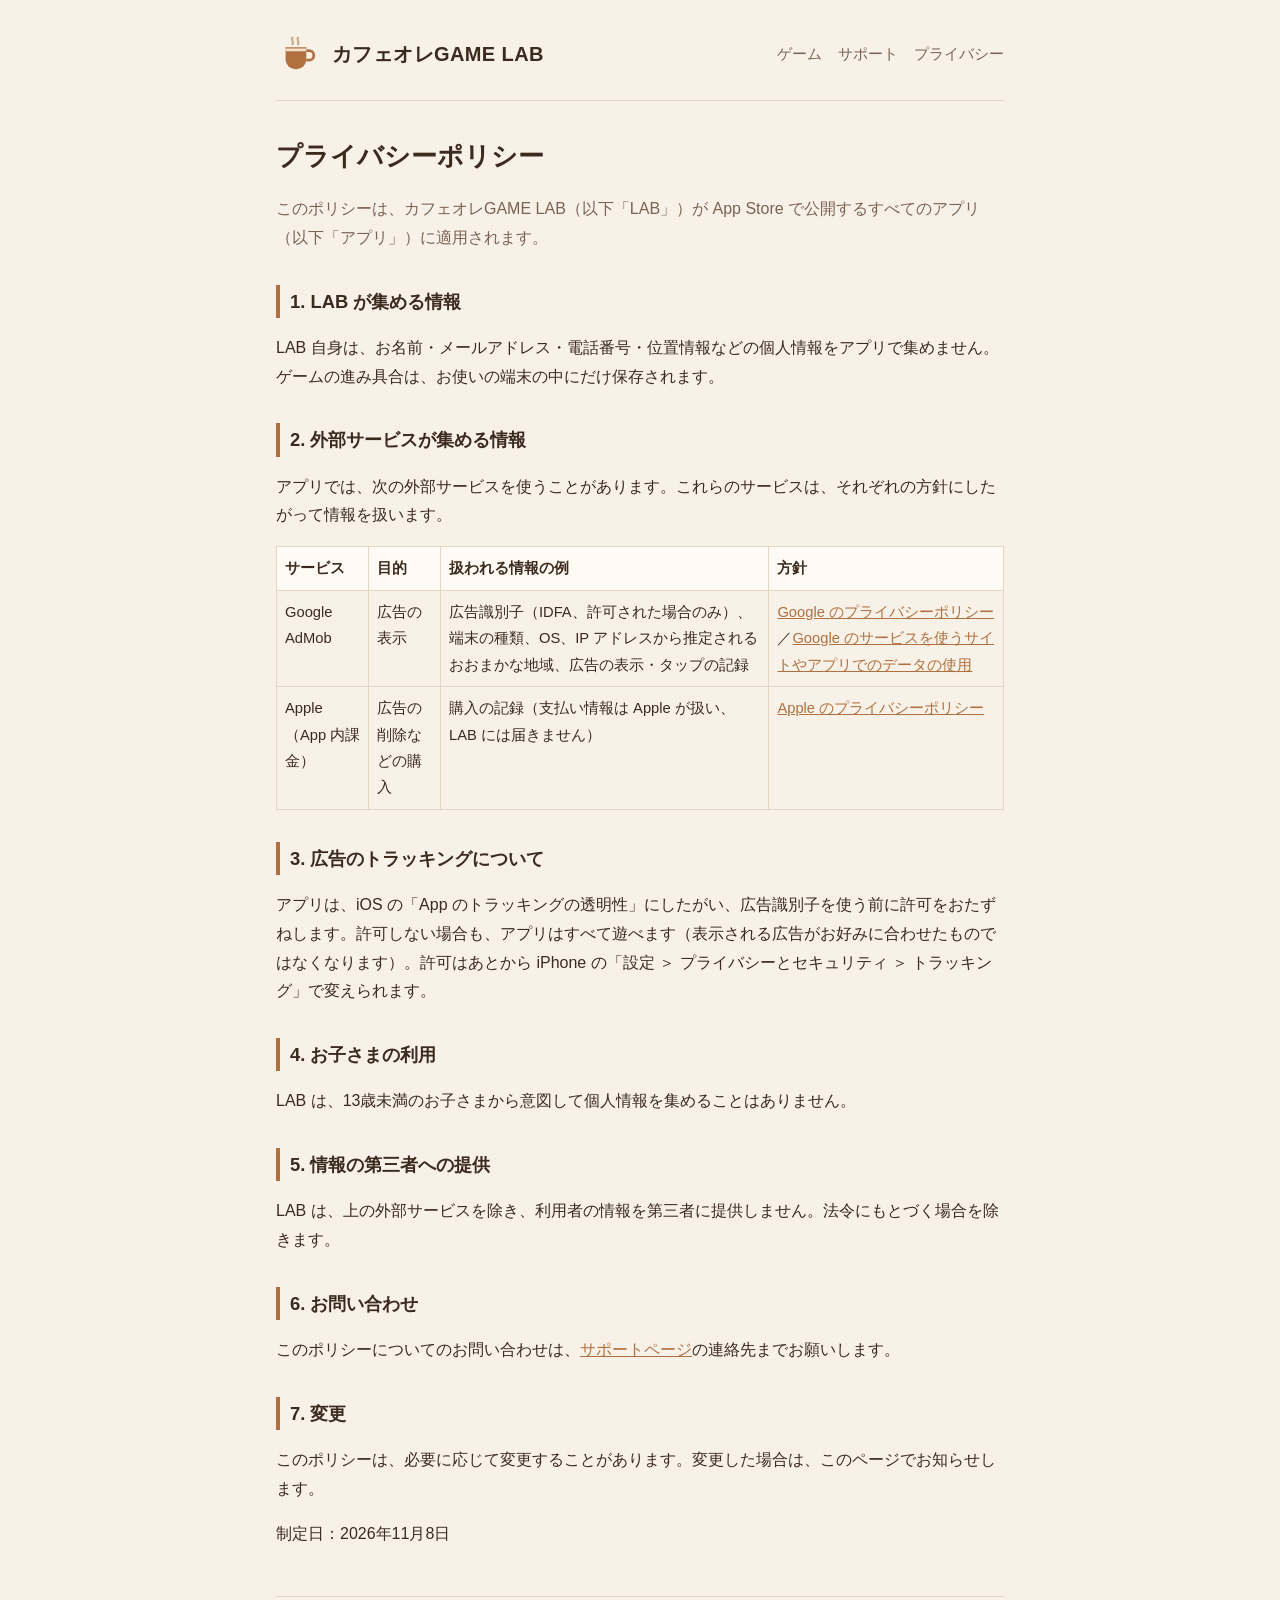
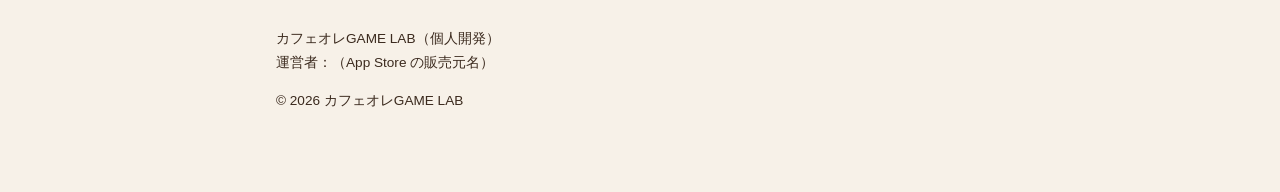
==== privacy/index.html @ a2b03b7c "カフェオレGAME LAB のサイトを作成（トップ・プライバシーポリシー・サポート・app-ads.txt の下書き） Co-Authored-By: Claude Opus 5.5 <noreply" ====
<!doctype html>
<html lang="ja">
<head>
<meta charset="utf-8">
<meta name="viewport" content="width=device-width,initial-scale=1">
<title>プライバシーポリシー｜カフェオレGAME LAB</title>
<link rel="stylesheet" href="../style.css">
</head>
<body>
<div class="wrap">
<header>
  <a href="../" style="display:flex;align-items:center;gap:12px"><svg class="logo" viewBox="0 0 64 64" aria-hidden="true"><path d="M14 22h30v18a14 14 0 0 1-14 14h-2A14 14 0 0 1 14 40z" fill="#b0703f"/><path d="M44 27h4a7 7 0 0 1 0 14h-4" fill="none" stroke="#b0703f" stroke-width="4"/><path d="M16 26h26" stroke="#f3e2cc" stroke-width="4" stroke-linecap="round"/><path d="M24 8c-3 4 3 6 0 10M32 8c-3 4 3 6 0 10" fill="none" stroke="#c9a789" stroke-width="3" stroke-linecap="round"/></svg><span class="brand">カフェオレGAME LAB</span></a>
  <nav><a href="../#games">ゲーム</a><a href="../support/">サポート</a><a href="../privacy/">プライバシー</a></nav>
</header>
<main>
<h1>プライバシーポリシー</h1>
<p class="lead">このポリシーは、カフェオレGAME LAB（以下「LAB」）が App Store で公開するすべてのアプリ（以下「アプリ」）に適用されます。</p>
<!-- 注意：App Store Connect の「App のプライバシー」の申告と中身をそろえること。使うサービスが増えたら表に足す -->

<h2>1. LAB が集める情報</h2>
<p>LAB 自身は、お名前・メールアドレス・電話番号・位置情報などの個人情報をアプリで集めません。ゲームの進み具合は、お使いの端末の中にだけ保存されます。</p>

<h2>2. 外部サービスが集める情報</h2>
<p>アプリでは、次の外部サービスを使うことがあります。これらのサービスは、それぞれの方針にしたがって情報を扱います。</p>
<table>
  <tr><th>サービス</th><th>目的</th><th>扱われる情報の例</th><th>方針</th></tr>
  <tr><td>Google AdMob</td><td>広告の表示</td><td>広告識別子（IDFA、許可された場合のみ）、端末の種類、OS、IP アドレスから推定されるおおまかな地域、広告の表示・タップの記録</td><td><a href="https://policies.google.com/privacy?hl=ja">Google のプライバシーポリシー</a>／<a href="https://policies.google.com/technologies/partner-sites?hl=ja">Google のサービスを使うサイトやアプリでのデータの使用</a></td></tr>
  <tr><td>Apple（App 内課金）</td><td>広告の削除などの購入</td><td>購入の記録（支払い情報は Apple が扱い、LAB には届きません）</td><td><a href="https://www.apple.com/jp/legal/privacy/">Apple のプライバシーポリシー</a></td></tr>
</table>

<h2>3. 広告のトラッキングについて</h2>
<p>アプリは、iOS の「App のトラッキングの透明性」にしたがい、広告識別子を使う前に許可をおたずねします。許可しない場合も、アプリはすべて遊べます（表示される広告がお好みに合わせたものではなくなります）。許可はあとから iPhone の「設定 ＞ プライバシーとセキュリティ ＞ トラッキング」で変えられます。</p>

<h2>4. お子さまの利用</h2>
<p>LAB は、13歳未満のお子さまから意図して個人情報を集めることはありません。</p>

<h2>5. 情報の第三者への提供</h2>
<p>LAB は、上の外部サービスを除き、利用者の情報を第三者に提供しません。法令にもとづく場合を除きます。</p>

<h2>6. お問い合わせ</h2>
<p>このポリシーについてのお問い合わせは、<a href="../support/">サポートページ</a>の連絡先までお願いします。</p>

<h2>7. 変更</h2>
<p>このポリシーは、必要に応じて変更することがあります。変更した場合は、このページでお知らせします。</p>
<p>制定日：2026年11月8日<!-- TODO: 公開する日に合わせる --></p>
</main>
<footer>
  <p>カフェオレGAME LAB（個人開発）<br>運営者：<!-- TODO: App Store の販売元名（本名）を入れる -->（App Store の販売元名）</p>
  <p>© 2026 カフェオレGAME LAB</p>
</footer>
</div>
</body>
</html>
---- style.css ----
:root{--bg:#f7f1e8;--card:#fffaf3;--ink:#3b2a1e;--sub:#7a6352;--accent:#b0703f;--line:#e4d6c4}
@media (prefers-color-scheme:dark){:root{--bg:#1e1712;--card:#2a211a;--ink:#f1e6d8;--sub:#c2ab95;--accent:#e0a26e;--line:#3d3027}}
*{box-sizing:border-box}
body{margin:0;background:var(--bg);color:var(--ink);font-family:-apple-system,BlinkMacSystemFont,"Hiragino Sans","Noto Sans JP",sans-serif;line-height:1.8}
.wrap{max-width:760px;margin:0 auto;padding:24px 16px 64px}
header{display:flex;align-items:center;gap:12px;padding:8px 0 24px;border-bottom:1px solid var(--line)}
header a{color:inherit;text-decoration:none}
.logo{width:44px;height:44px;flex:none}
.brand{font-weight:700;font-size:1.25rem;letter-spacing:.02em}
nav{margin-left:auto;display:flex;gap:16px;font-size:.95rem}
nav a{color:var(--sub)}
h1{font-size:1.6rem;margin:32px 0 8px}
h2{font-size:1.15rem;margin:32px 0 8px;padding-left:10px;border-left:4px solid var(--accent)}
p,li{color:var(--ink)}
.lead{color:var(--sub)}
a{color:var(--accent)}
.games{display:grid;gap:16px;margin-top:16px;grid-template-columns:repeat(auto-fill,minmax(220px,1fr))}
.game{background:var(--card);border:1px solid var(--line);border-radius:16px;padding:16px}
.game img{width:72px;height:72px;border-radius:16px;display:block;margin-bottom:8px;background:var(--line)}
.game h3{margin:0 0 4px;font-size:1.05rem}
.game p{margin:0 0 12px;font-size:.92rem;color:var(--sub)}
.badge{display:inline-block;font-size:.8rem;padding:2px 10px;border-radius:999px;border:1px solid var(--line);color:var(--sub)}
.store{display:inline-block;font-size:.9rem;padding:6px 14px;border-radius:999px;background:var(--ink);color:var(--bg);text-decoration:none}
.promise{display:grid;gap:8px;padding:0;list-style:none}
.promise li{background:var(--card);border:1px solid var(--line);border-radius:12px;padding:10px 14px}
table{border-collapse:collapse;width:100%;font-size:.92rem}
th,td{border:1px solid var(--line);padding:8px;text-align:left;vertical-align:top}
th{background:var(--card)}
footer{margin-top:48px;padding-top:16px;border-top:1px solid var(--line);font-size:.85rem;color:var(--sub)}
@media (max-width:520px){header{flex-wrap:wrap}nav{margin-left:0;width:100%}}
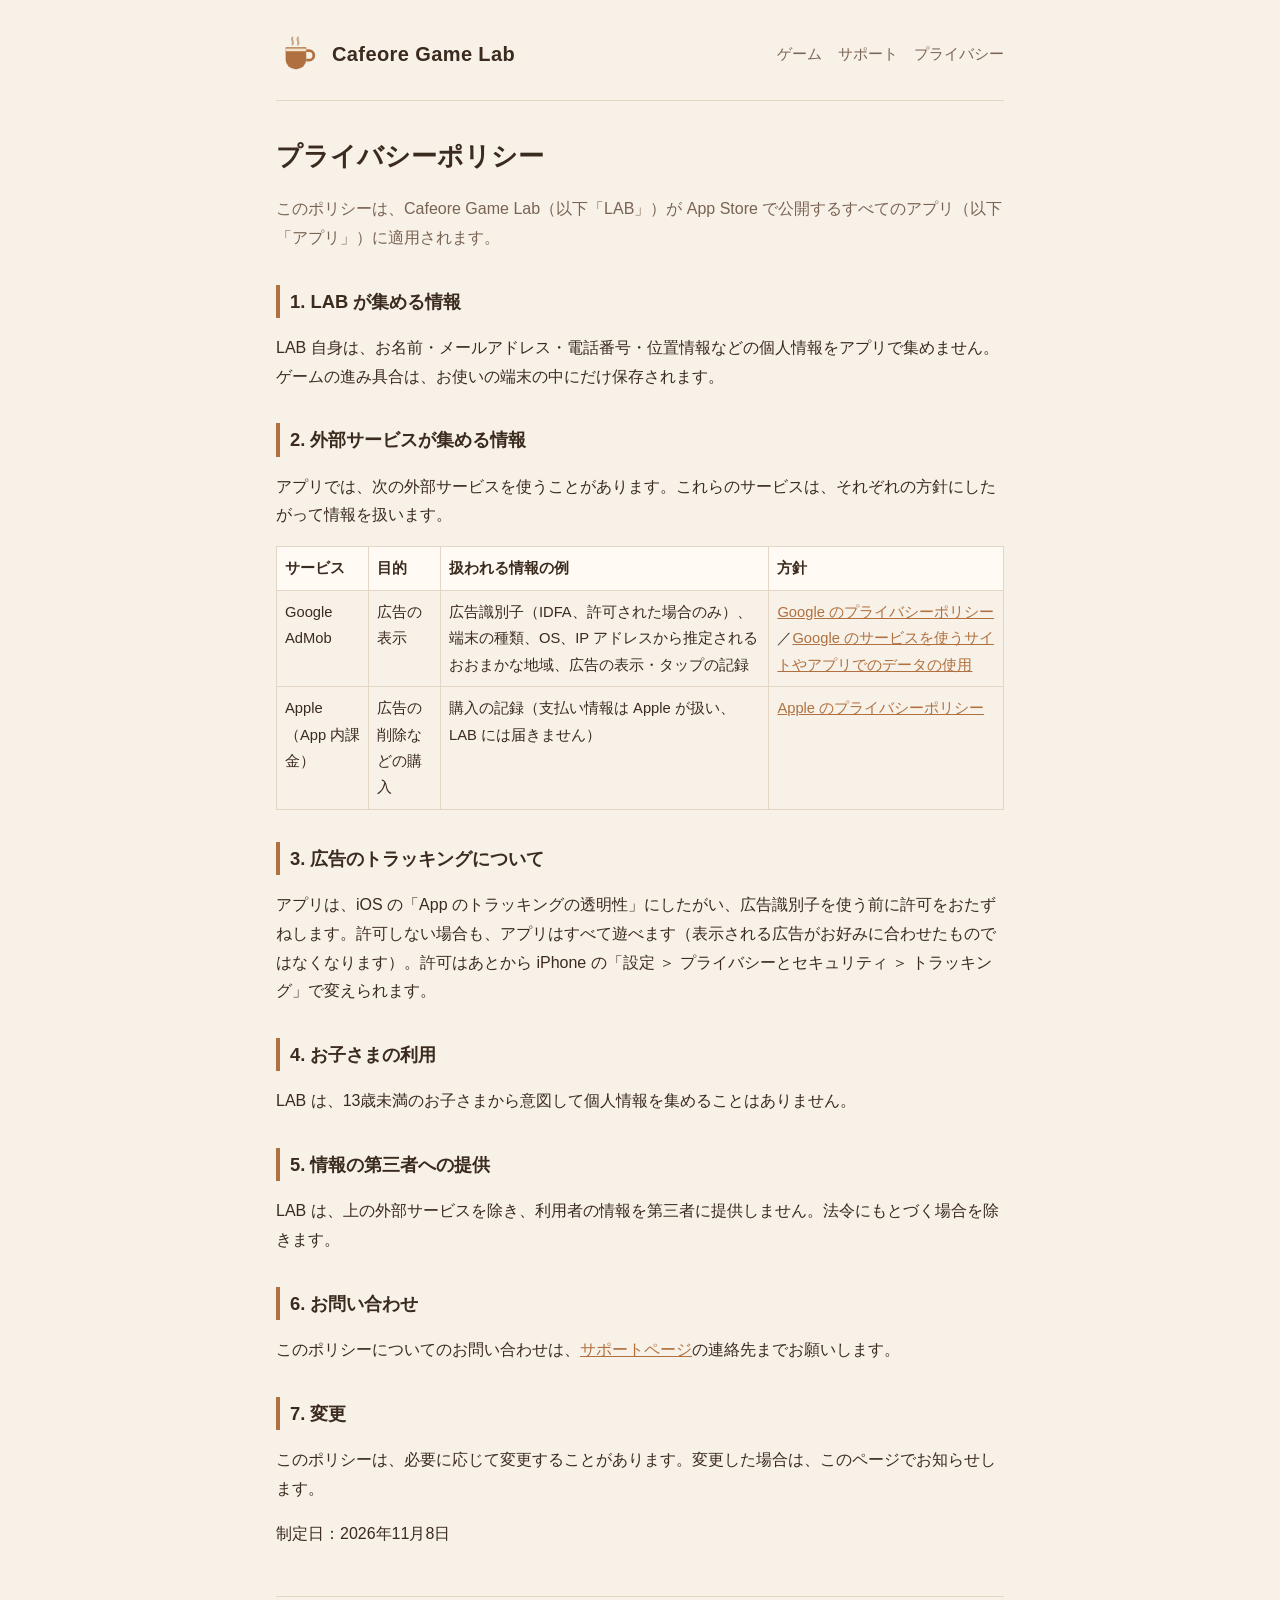
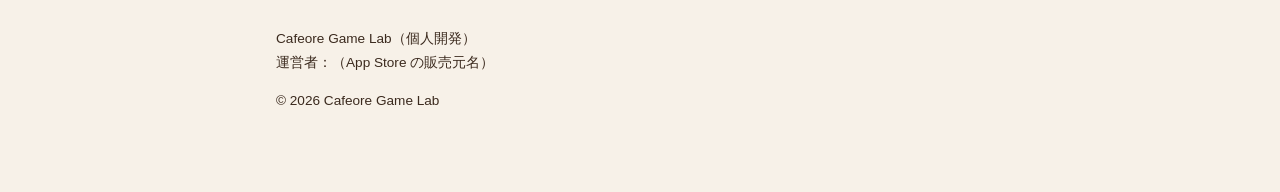
==== commit ecc5a09b: "屋号の表記を「Cafeore Game Lab」に統一（画面・タイトル・フッター） 開業届・D-U-N-S・Google Play で名前を完全に一致させるため。  Co-Authored-By: C" ====
--- a/privacy/index.html
+++ b/privacy/index.html
@@ -3,18 +3,18 @@
 <head>
 <meta charset="utf-8">
 <meta name="viewport" content="width=device-width,initial-scale=1">
-<title>プライバシーポリシー｜カフェオレGAME LAB</title>
+<title>プライバシーポリシー｜Cafeore Game Lab</title>
 <link rel="stylesheet" href="../style.css">
 </head>
 <body>
 <div class="wrap">
 <header>
-  <a href="../" style="display:flex;align-items:center;gap:12px"><svg class="logo" viewBox="0 0 64 64" aria-hidden="true"><path d="M14 22h30v18a14 14 0 0 1-14 14h-2A14 14 0 0 1 14 40z" fill="#b0703f"/><path d="M44 27h4a7 7 0 0 1 0 14h-4" fill="none" stroke="#b0703f" stroke-width="4"/><path d="M16 26h26" stroke="#f3e2cc" stroke-width="4" stroke-linecap="round"/><path d="M24 8c-3 4 3 6 0 10M32 8c-3 4 3 6 0 10" fill="none" stroke="#c9a789" stroke-width="3" stroke-linecap="round"/></svg><span class="brand">カフェオレGAME LAB</span></a>
+  <a href="../" style="display:flex;align-items:center;gap:12px"><svg class="logo" viewBox="0 0 64 64" aria-hidden="true"><path d="M14 22h30v18a14 14 0 0 1-14 14h-2A14 14 0 0 1 14 40z" fill="#b0703f"/><path d="M44 27h4a7 7 0 0 1 0 14h-4" fill="none" stroke="#b0703f" stroke-width="4"/><path d="M16 26h26" stroke="#f3e2cc" stroke-width="4" stroke-linecap="round"/><path d="M24 8c-3 4 3 6 0 10M32 8c-3 4 3 6 0 10" fill="none" stroke="#c9a789" stroke-width="3" stroke-linecap="round"/></svg><span class="brand">Cafeore Game Lab</span></a>
   <nav><a href="../#games">ゲーム</a><a href="../support/">サポート</a><a href="../privacy/">プライバシー</a></nav>
 </header>
 <main>
 <h1>プライバシーポリシー</h1>
-<p class="lead">このポリシーは、カフェオレGAME LAB（以下「LAB」）が App Store で公開するすべてのアプリ（以下「アプリ」）に適用されます。</p>
+<p class="lead">このポリシーは、Cafeore Game Lab（以下「LAB」）が App Store で公開するすべてのアプリ（以下「アプリ」）に適用されます。</p>
 <!-- 注意：App Store Connect の「App のプライバシー」の申告と中身をそろえること。使うサービスが増えたら表に足す -->
 
 <h2>1. LAB が集める情報</h2>
@@ -45,8 +45,8 @@
 <p>制定日：2026年11月8日<!-- TODO: 公開する日に合わせる --></p>
 </main>
 <footer>
-  <p>カフェオレGAME LAB（個人開発）<br>運営者：<!-- TODO: App Store の販売元名（本名）を入れる -->（App Store の販売元名）</p>
-  <p>© 2026 カフェオレGAME LAB</p>
+  <p>Cafeore Game Lab（個人開発）<br>運営者：<!-- TODO: App Store の販売元名（本名）を入れる -->（App Store の販売元名）</p>
+  <p>© 2026 Cafeore Game Lab</p>
 </footer>
 </div>
 </body>
--- a/style.css
+++ b/style.css
@@ -28,3 +28,4 @@
 th{background:var(--card)}
 footer{margin-top:48px;padding-top:16px;border-top:1px solid var(--line);font-size:.85rem;color:var(--sub)}
 @media (max-width:520px){header{flex-wrap:wrap}nav{margin-left:0;width:100%}}
+.copy{margin-left:8px;font:inherit;font-size:.85rem;padding:2px 12px;border-radius:999px;border:1px solid var(--line);background:var(--card);color:var(--ink);cursor:pointer}
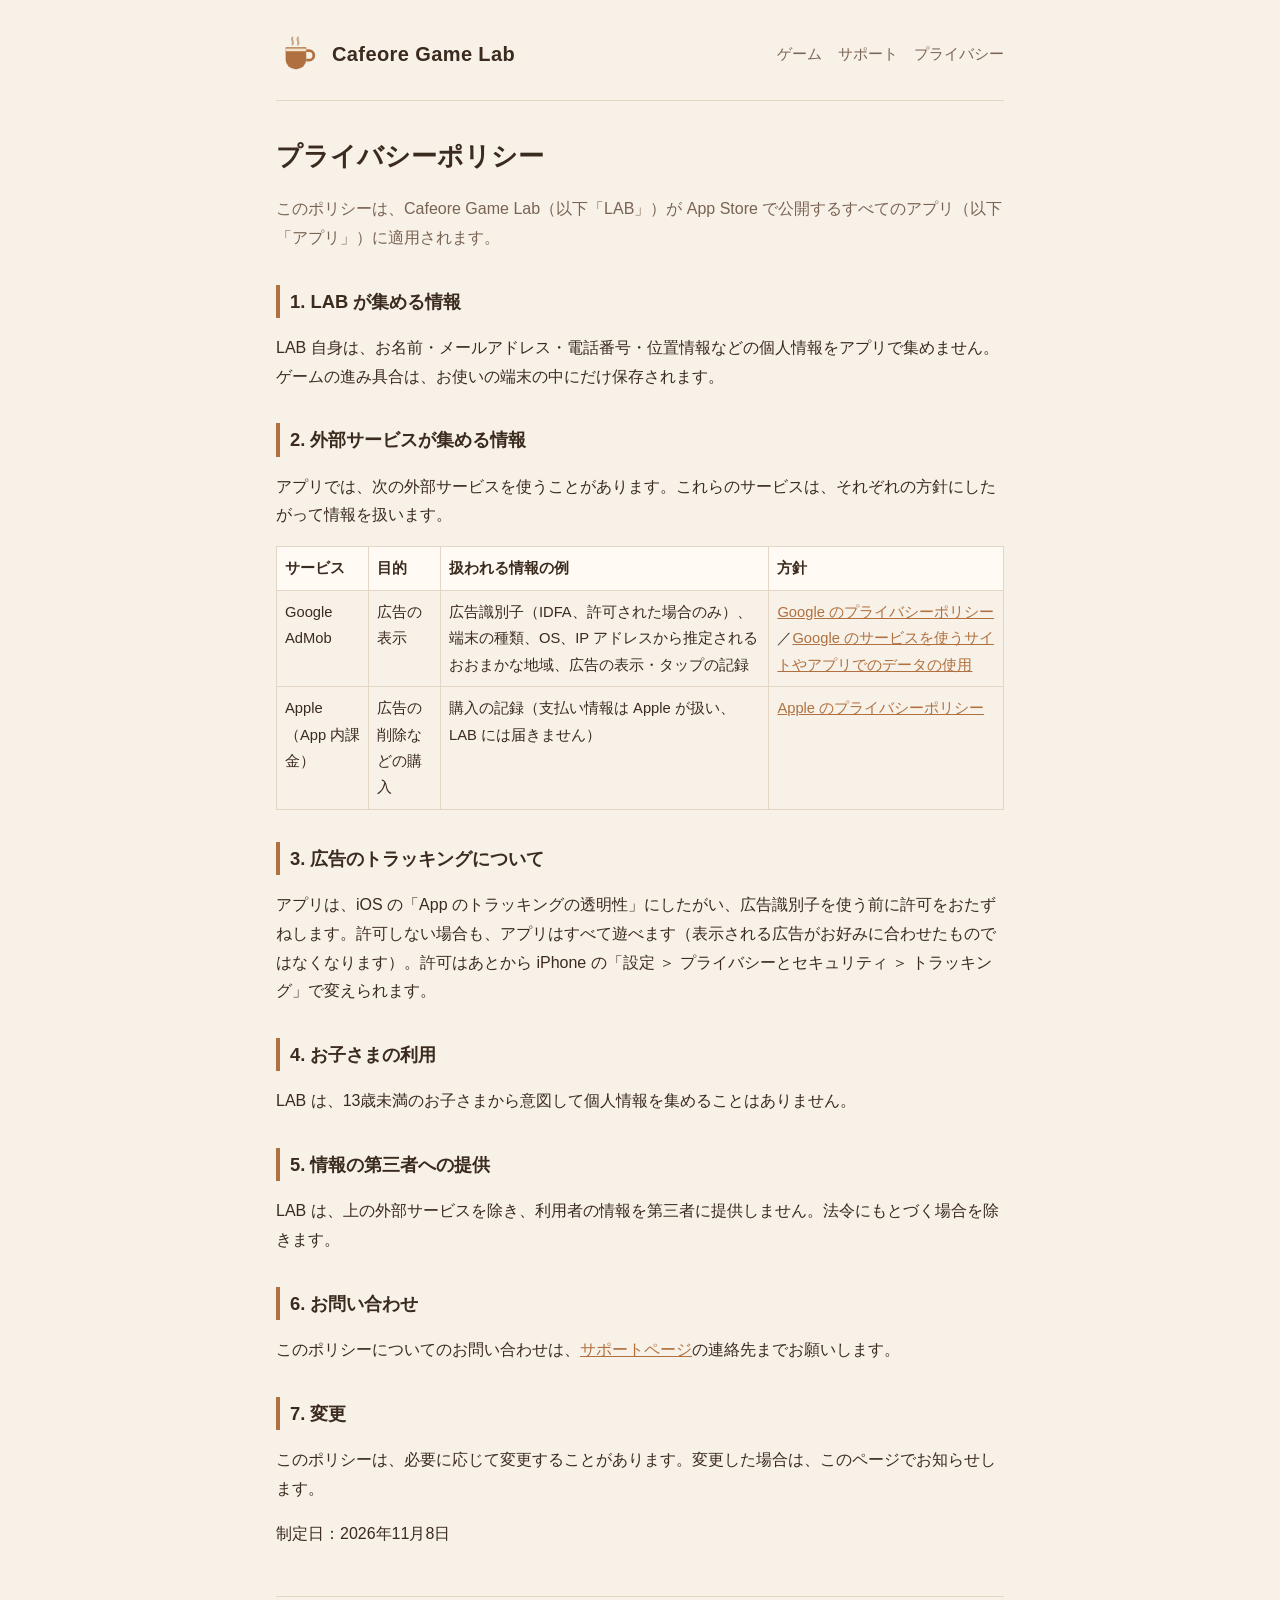
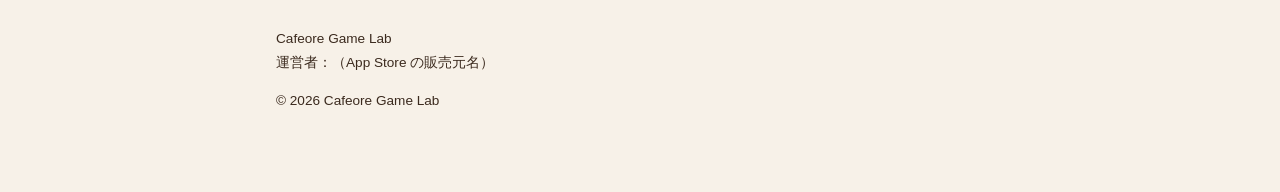
==== commit 3f95f0a8: "トップの紹介を「スマホ向け」に、フッターの「（個人開発）」を削除 Android 版も出す準備中のため。個人事業主として出すため。  Co-Authored-By: Claude Opus 5.5 <" ====
--- a/privacy/index.html
+++ b/privacy/index.html
@@ -45,7 +45,7 @@
 <p>制定日：2026年11月8日<!-- TODO: 公開する日に合わせる --></p>
 </main>
 <footer>
-  <p>Cafeore Game Lab（個人開発）<br>運営者：<!-- TODO: App Store の販売元名（本名）を入れる -->（App Store の販売元名）</p>
+  <p>Cafeore Game Lab<br>運営者：<!-- TODO: App Store の販売元名（本名）を入れる -->（App Store の販売元名）</p>
   <p>© 2026 Cafeore Game Lab</p>
 </footer>
 </div>
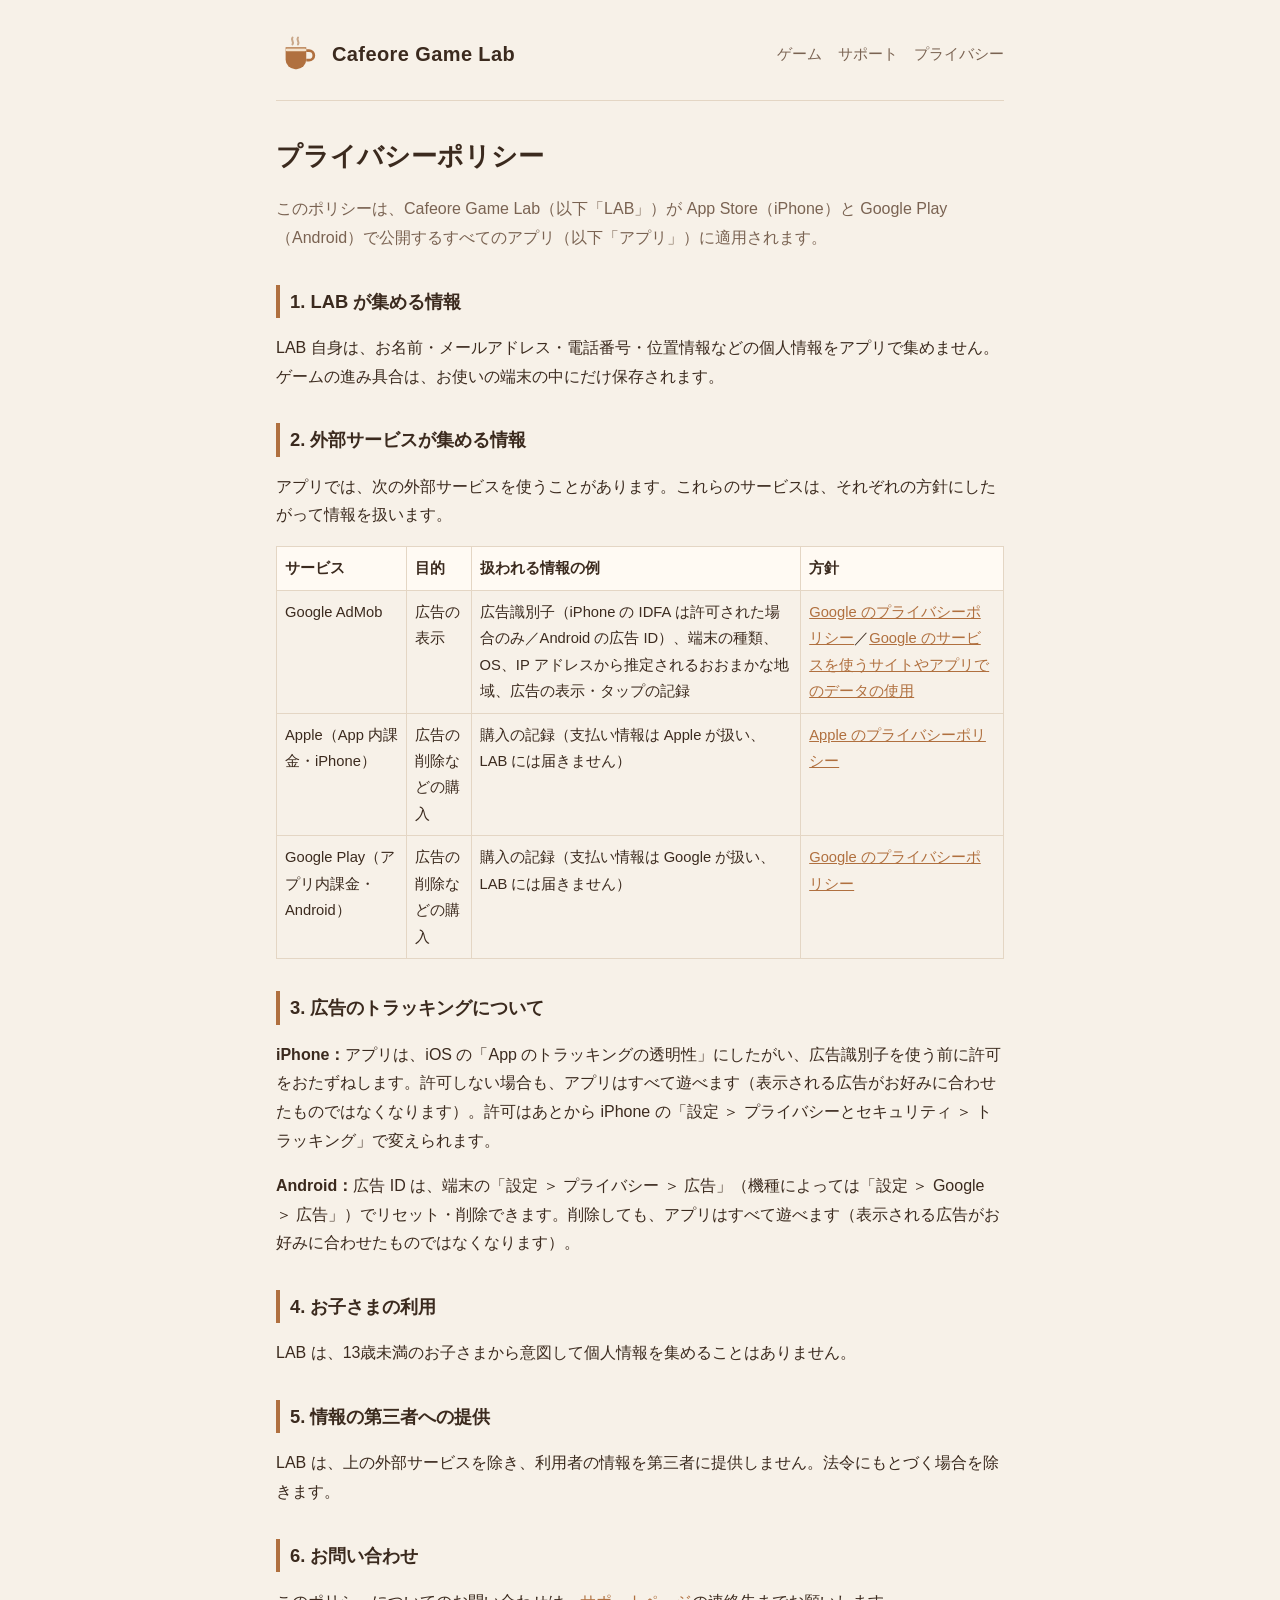
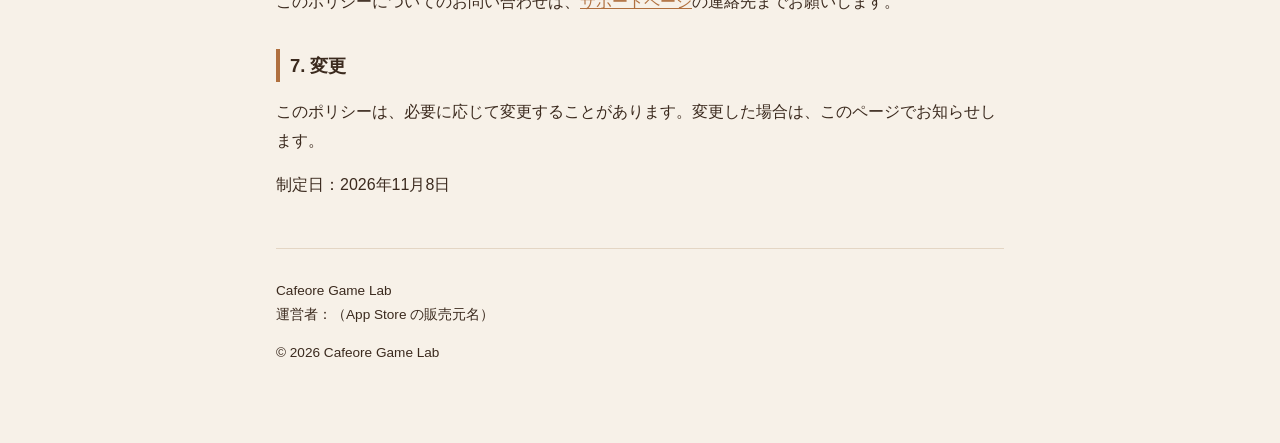
==== commit fd781ea2: "プライバシーポリシーとサポートを iPhone・Android 両方向けに Android 版（Google Play）の準備のため。広告 ID・課金・機種変更・購入の戻し方・返金の説明に Andro" ====
--- a/privacy/index.html
+++ b/privacy/index.html
@@ -14,8 +14,8 @@
 </header>
 <main>
 <h1>プライバシーポリシー</h1>
-<p class="lead">このポリシーは、Cafeore Game Lab（以下「LAB」）が App Store で公開するすべてのアプリ（以下「アプリ」）に適用されます。</p>
-<!-- 注意：App Store Connect の「App のプライバシー」の申告と中身をそろえること。使うサービスが増えたら表に足す -->
+<p class="lead">このポリシーは、Cafeore Game Lab（以下「LAB」）が App Store（iPhone）と Google Play（Android）で公開するすべてのアプリ（以下「アプリ」）に適用されます。</p>
+<!-- 注意：App Store Connect の「App のプライバシー」と Google Play Console の「データ セーフティ」の申告、両方と中身をそろえること。使うサービスが増えたら表に足す -->
 
 <h2>1. LAB が集める情報</h2>
 <p>LAB 自身は、お名前・メールアドレス・電話番号・位置情報などの個人情報をアプリで集めません。ゲームの進み具合は、お使いの端末の中にだけ保存されます。</p>
@@ -24,12 +24,14 @@
 <p>アプリでは、次の外部サービスを使うことがあります。これらのサービスは、それぞれの方針にしたがって情報を扱います。</p>
 <table>
   <tr><th>サービス</th><th>目的</th><th>扱われる情報の例</th><th>方針</th></tr>
-  <tr><td>Google AdMob</td><td>広告の表示</td><td>広告識別子（IDFA、許可された場合のみ）、端末の種類、OS、IP アドレスから推定されるおおまかな地域、広告の表示・タップの記録</td><td><a href="https://policies.google.com/privacy?hl=ja">Google のプライバシーポリシー</a>／<a href="https://policies.google.com/technologies/partner-sites?hl=ja">Google のサービスを使うサイトやアプリでのデータの使用</a></td></tr>
-  <tr><td>Apple（App 内課金）</td><td>広告の削除などの購入</td><td>購入の記録（支払い情報は Apple が扱い、LAB には届きません）</td><td><a href="https://www.apple.com/jp/legal/privacy/">Apple のプライバシーポリシー</a></td></tr>
+  <tr><td>Google AdMob</td><td>広告の表示</td><td>広告識別子（iPhone の IDFA は許可された場合のみ／Android の広告 ID）、端末の種類、OS、IP アドレスから推定されるおおまかな地域、広告の表示・タップの記録</td><td><a href="https://policies.google.com/privacy?hl=ja">Google のプライバシーポリシー</a>／<a href="https://policies.google.com/technologies/partner-sites?hl=ja">Google のサービスを使うサイトやアプリでのデータの使用</a></td></tr>
+  <tr><td>Apple（App 内課金・iPhone）</td><td>広告の削除などの購入</td><td>購入の記録（支払い情報は Apple が扱い、LAB には届きません）</td><td><a href="https://www.apple.com/jp/legal/privacy/">Apple のプライバシーポリシー</a></td></tr>
+  <tr><td>Google Play（アプリ内課金・Android）</td><td>広告の削除などの購入</td><td>購入の記録（支払い情報は Google が扱い、LAB には届きません）</td><td><a href="https://policies.google.com/privacy?hl=ja">Google のプライバシーポリシー</a></td></tr>
 </table>
 
 <h2>3. 広告のトラッキングについて</h2>
-<p>アプリは、iOS の「App のトラッキングの透明性」にしたがい、広告識別子を使う前に許可をおたずねします。許可しない場合も、アプリはすべて遊べます（表示される広告がお好みに合わせたものではなくなります）。許可はあとから iPhone の「設定 ＞ プライバシーとセキュリティ ＞ トラッキング」で変えられます。</p>
+<p><strong>iPhone：</strong>アプリは、iOS の「App のトラッキングの透明性」にしたがい、広告識別子を使う前に許可をおたずねします。許可しない場合も、アプリはすべて遊べます（表示される広告がお好みに合わせたものではなくなります）。許可はあとから iPhone の「設定 ＞ プライバシーとセキュリティ ＞ トラッキング」で変えられます。</p>
+<p><strong>Android：</strong>広告 ID は、端末の「設定 ＞ プライバシー ＞ 広告」（機種によっては「設定 ＞ Google ＞ 広告」）でリセット・削除できます。削除しても、アプリはすべて遊べます（表示される広告がお好みに合わせたものではなくなります）。</p>
 
 <h2>4. お子さまの利用</h2>
 <p>LAB は、13歳未満のお子さまから意図して個人情報を集めることはありません。</p>
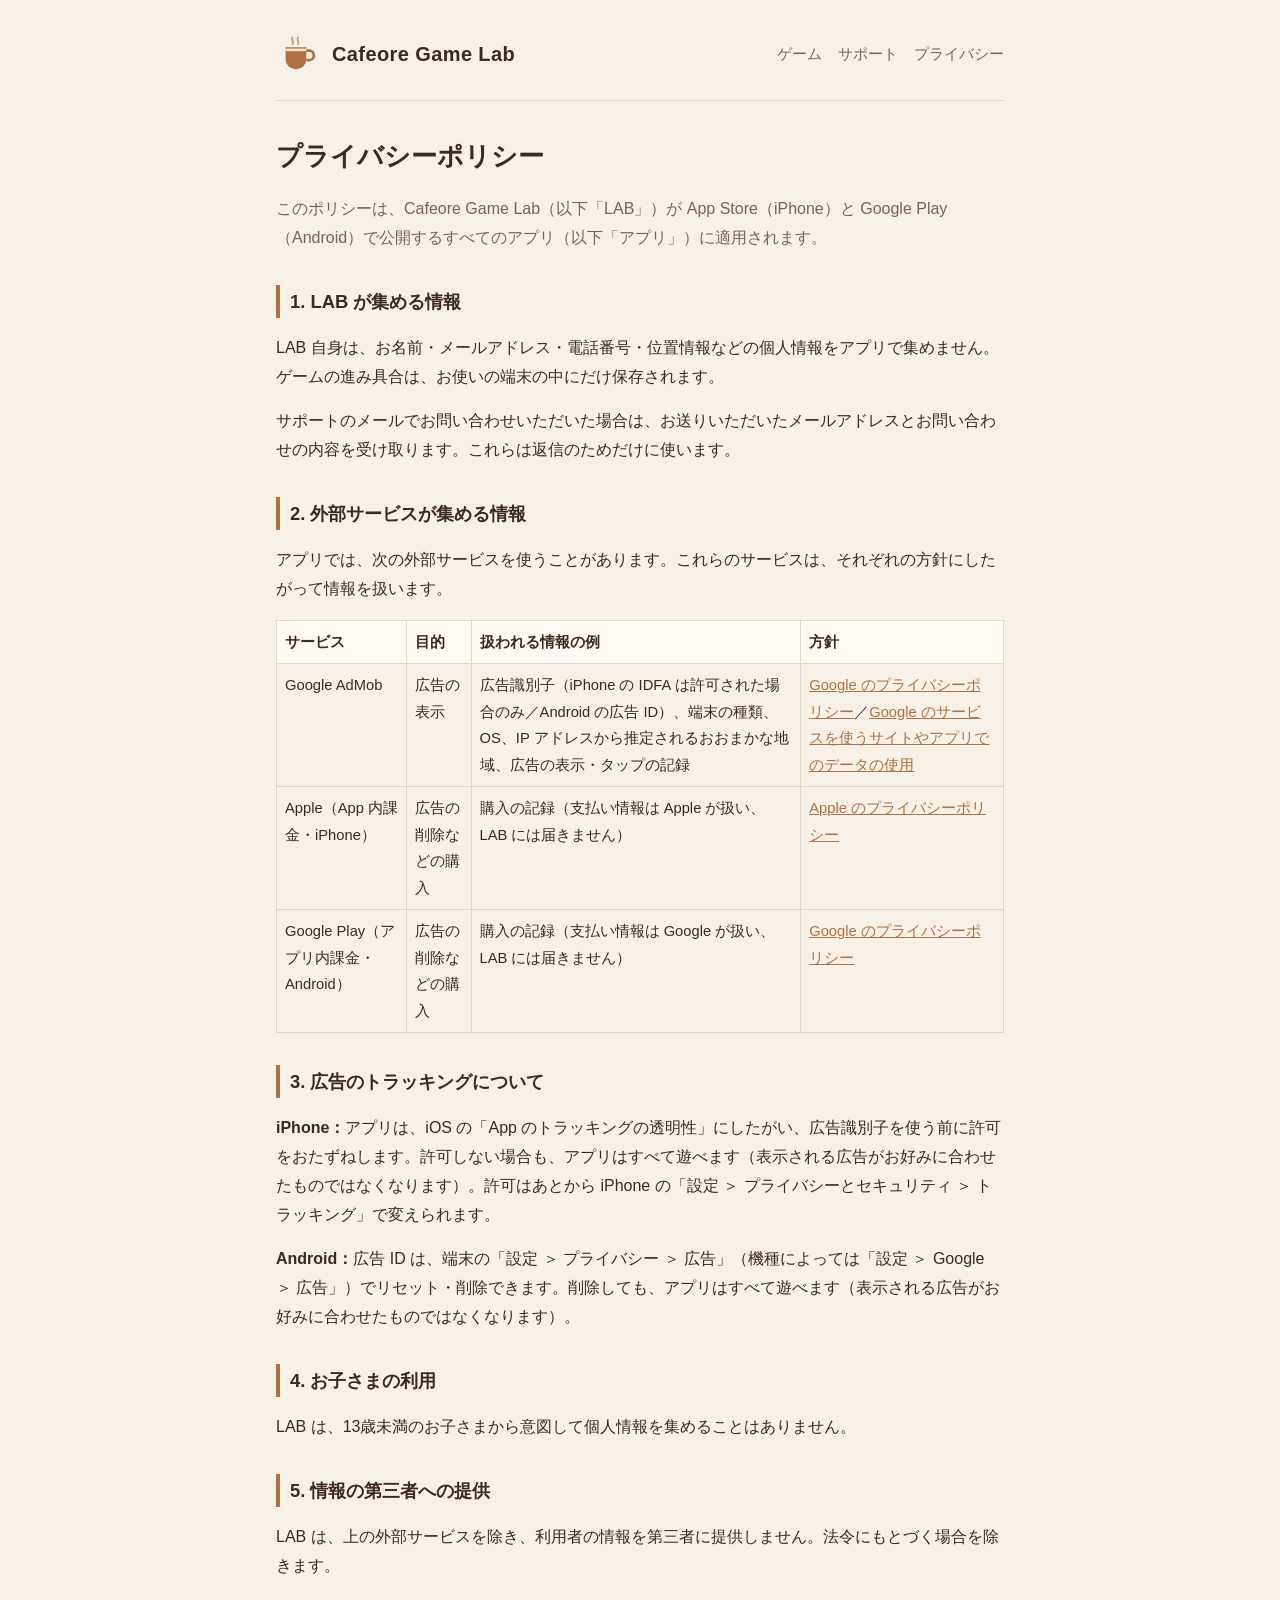
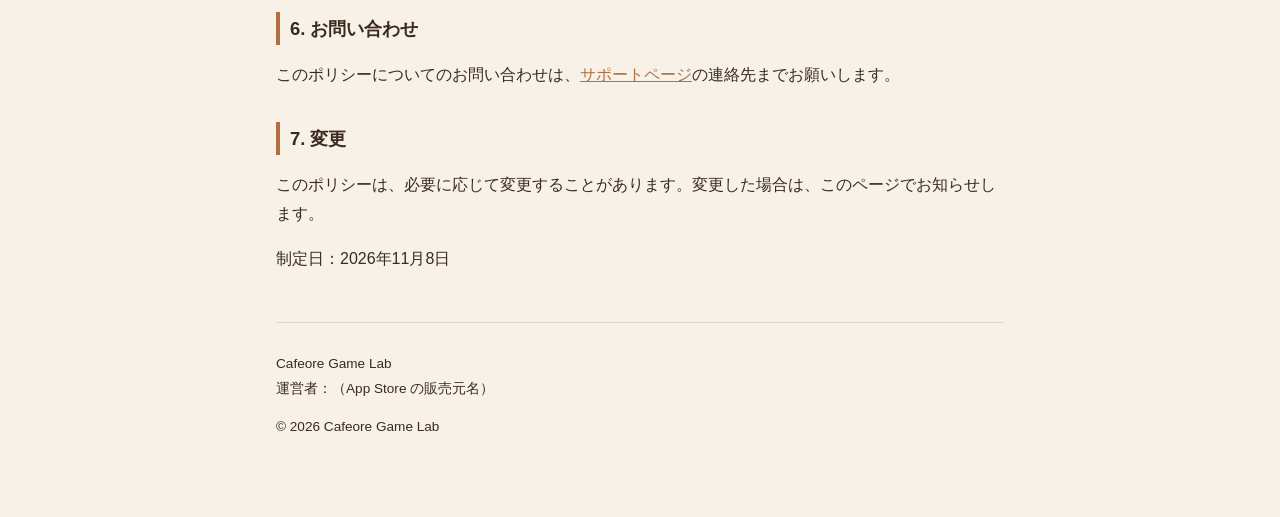
==== commit 2fcbcc9b: "プライバシーポリシーに、問い合わせメールのアドレスは返信のためだけに使うと追記 Co-Authored-By: Claude Opus 5.5 <noreply@anthropic.com> Clau" ====
--- a/privacy/index.html
+++ b/privacy/index.html
@@ -19,6 +19,7 @@
 
 <h2>1. LAB が集める情報</h2>
 <p>LAB 自身は、お名前・メールアドレス・電話番号・位置情報などの個人情報をアプリで集めません。ゲームの進み具合は、お使いの端末の中にだけ保存されます。</p>
+<p>サポートのメールでお問い合わせいただいた場合は、お送りいただいたメールアドレスとお問い合わせの内容を受け取ります。これらは返信のためだけに使います。</p>
 
 <h2>2. 外部サービスが集める情報</h2>
 <p>アプリでは、次の外部サービスを使うことがあります。これらのサービスは、それぞれの方針にしたがって情報を扱います。</p>
